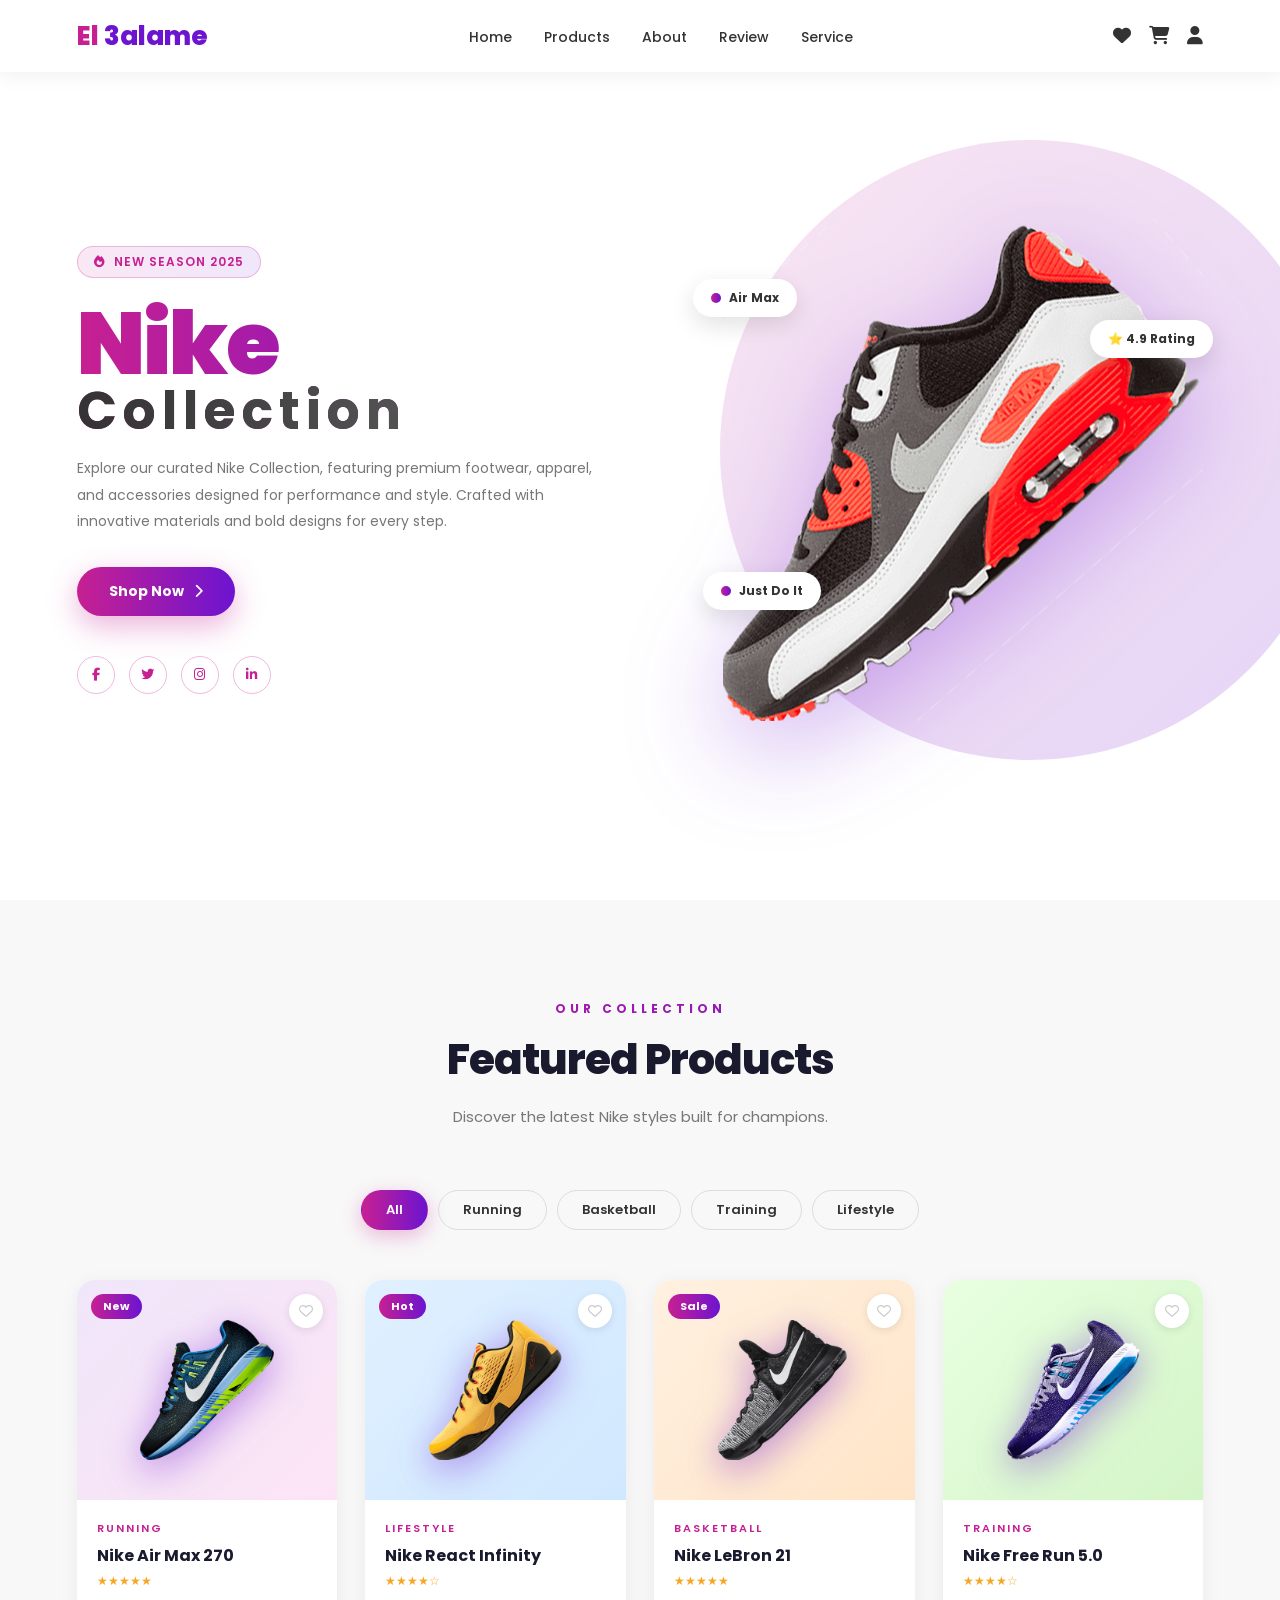
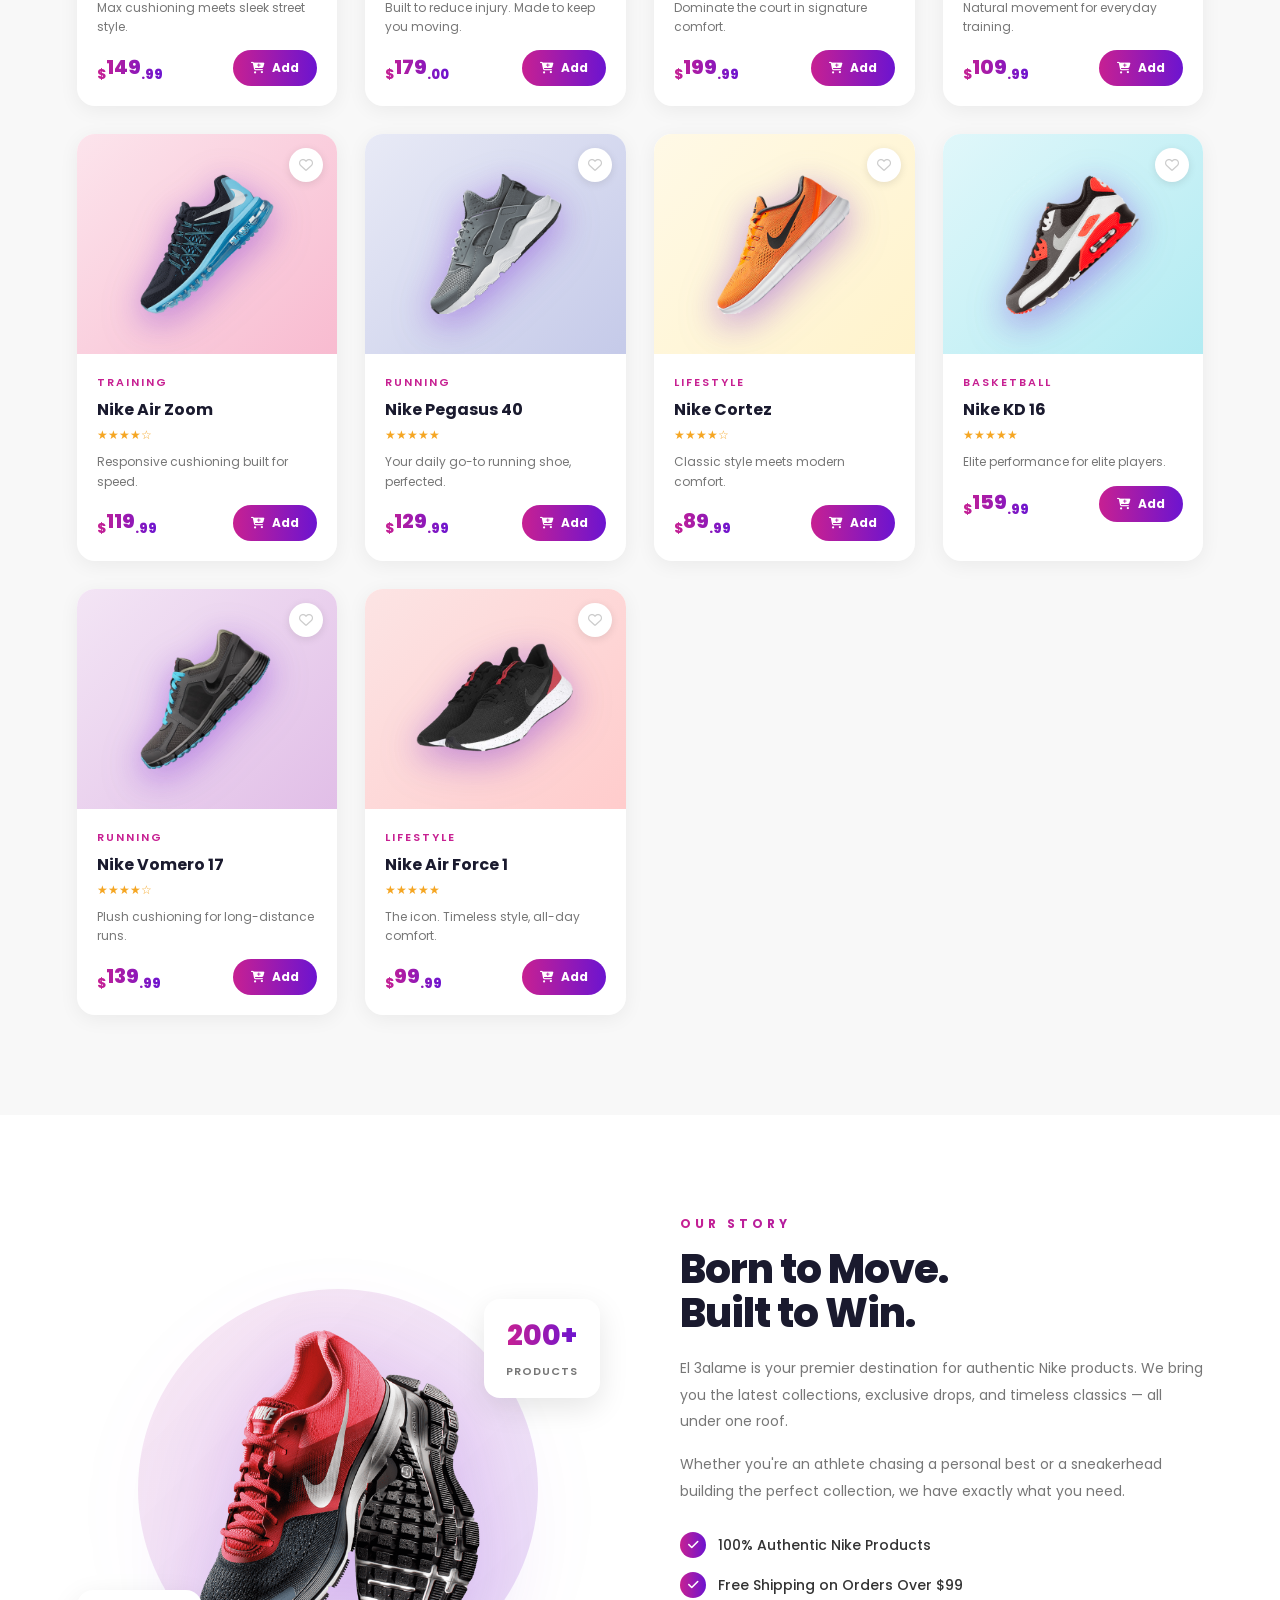
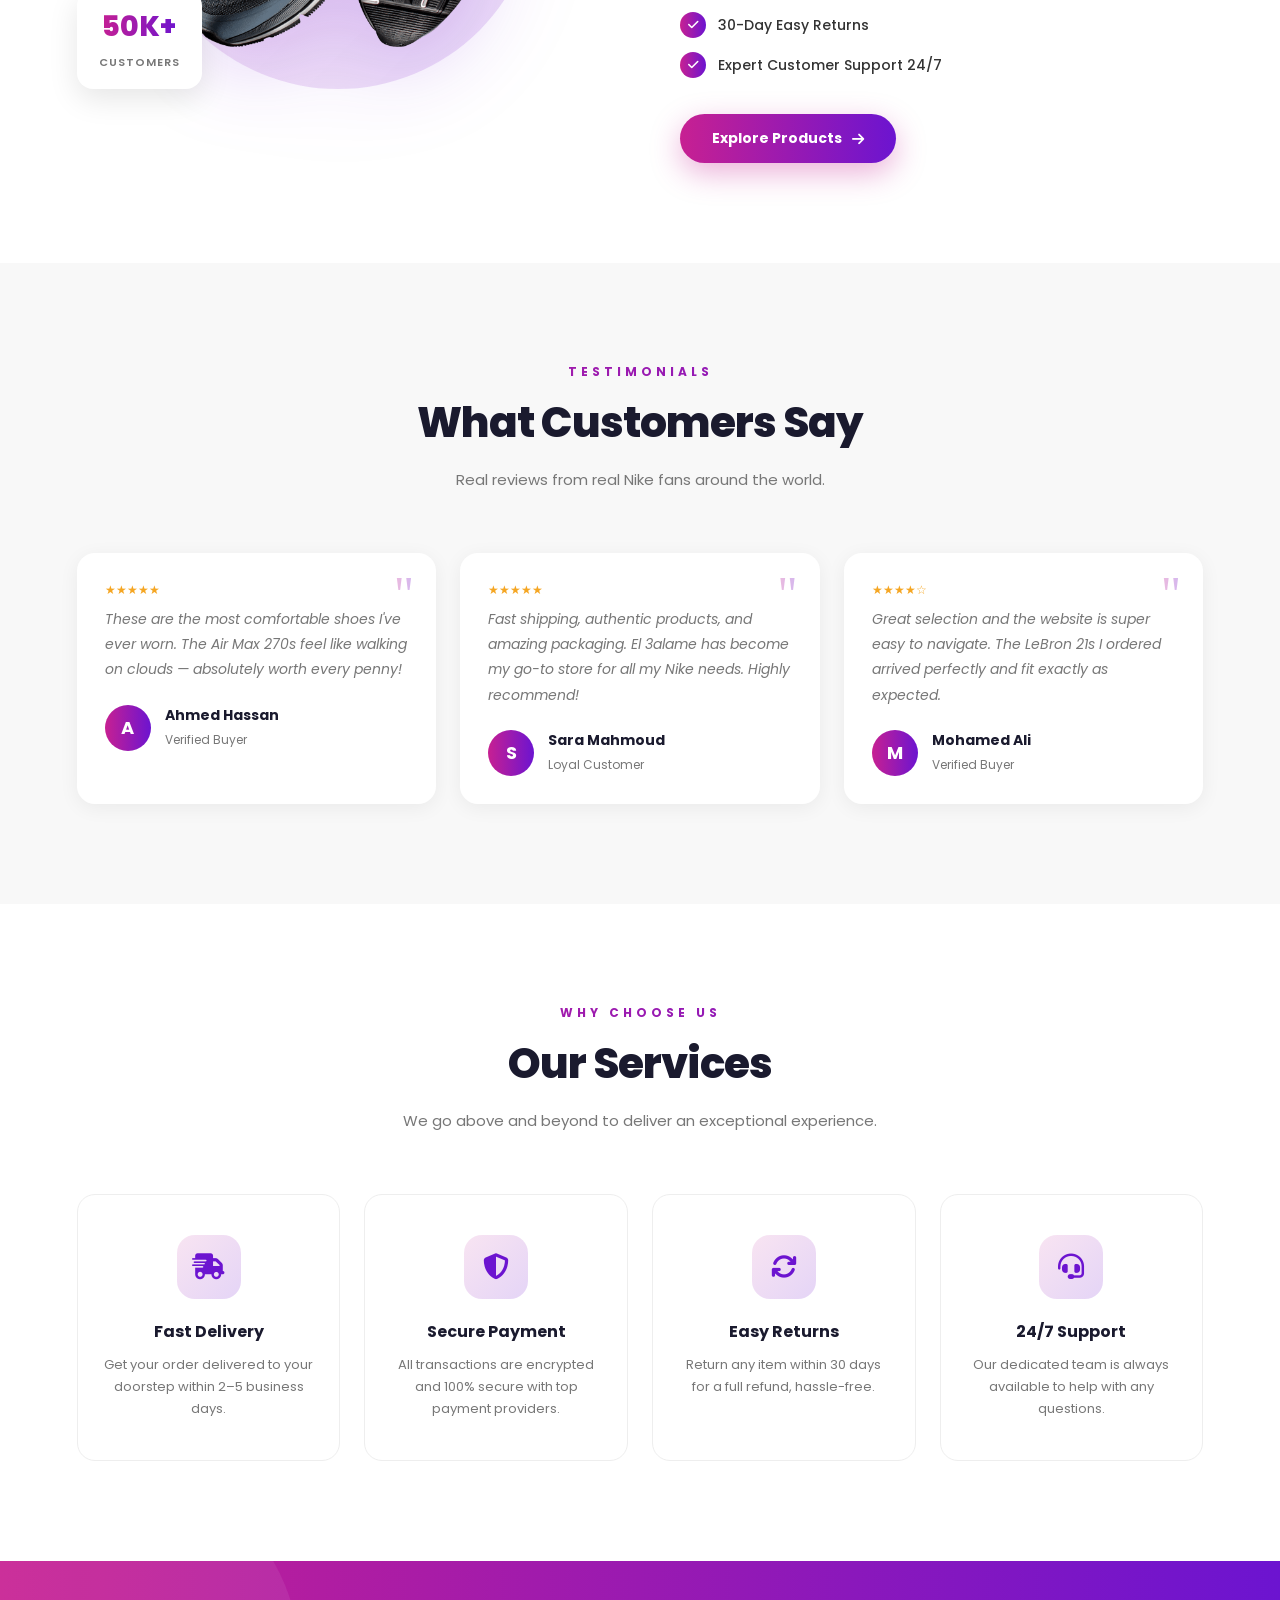
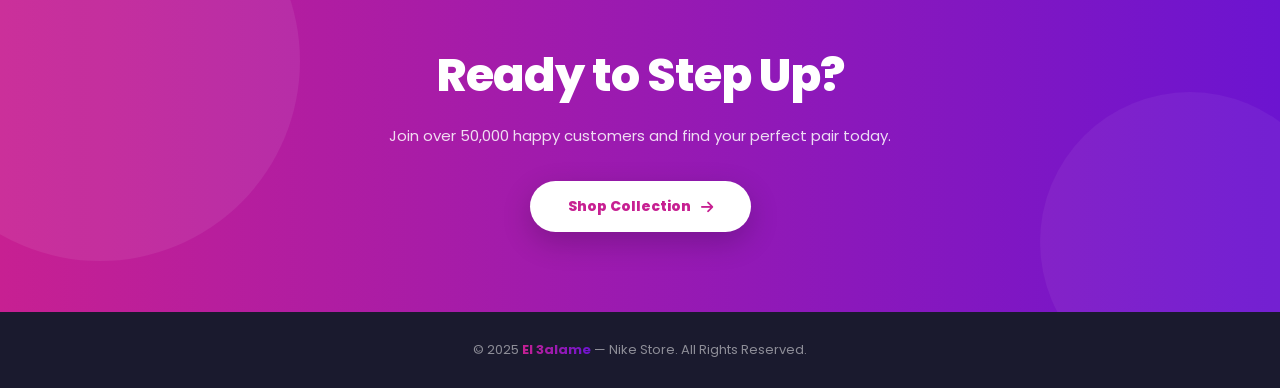
==== index.html @ f89333fb "Add files via upload" ====
<!DOCTYPE html>
<html lang="en">
<head>
  <meta charset="UTF-8" />
  <meta name="viewport" content="width=device-width, initial-scale=1.0"/>
  <title>El 3alame — Nike Store</title>
  <link rel="preconnect" href="https://fonts.googleapis.com">
  <link href="https://fonts.googleapis.com/css2?family=Poppins:wght@300;400;500;600;700;800;900&display=swap" rel="stylesheet">
  <link rel="stylesheet" href="https://cdnjs.cloudflare.com/ajax/libs/font-awesome/6.5.0/css/all.min.css"/>
 <link rel="stylesheet" href="style.css">
</head>
<body>

<!-- NAV -->
<nav>
  <div class="logo">El <span>3alame</span></div>
  <ul>
    <li><a href="#Home">Home</a></li>
    <li><a href="#Products">Products</a></li>
    <li><a href="#About">About</a></li>
    <li><a href="#Review">Review</a></li>
    <li><a href="#Service">Service</a></li>
  </ul>
  <div class="nav-icons">
    <i class="fa-solid fa-heart"></i>
    <i class="fa-solid fa-cart-shopping"></i>
    <i class="fa-solid fa-user"></i>
  </div>
</nav>

<!-- HERO -->
<section id="Home">
  <div class="hero-wrapper">
    <div class="hero-text">
      <div class="hero-badge"><i class="fa-solid fa-fire"></i> New Season 2025</div>
      <h1>Nike <span>Collection</span></h1>
      <p>Explore our curated Nike Collection, featuring premium footwear, apparel, and accessories designed for performance and style. Crafted with innovative materials and bold designs for every step.</p>
      <div class="hero-btns">
        <a href="#Products" class="btn-shop">Shop Now <i class="fa-solid fa-chevron-right"></i></a>
      </div>
      <div class="hero-social">
        <a href="#"><i class="fa-brands fa-facebook-f"></i></a>
        <a href="#"><i class="fa-brands fa-twitter"></i></a>
        <a href="#"><i class="fa-brands fa-instagram"></i></a>
        <a href="#"><i class="fa-brands fa-linkedin-in"></i></a>
      </div>
    </div>

    <div class="hero-image">
      <img src="shoes7.png" alt="Nike Shoe"
        onerror="this.replaceWith(Object.assign(document.createElement('span'),{className:'shoe-fallback',textContent:'👟'}))"/>
      <div class="badge-float b1"><div class="dot"></div> Air Max</div>
      <div class="badge-float b2"><div class="dot"></div> Just Do It</div>
      <div class="badge-float b3">⭐ 4.9 Rating</div>
    </div>
  </div>
</section>

<!-- PRODUCTS -->
<section id="Products" class="content-section">
  <div class="section-title">
    <span>Our Collection</span>
    <h2>Featured Products</h2>
    <p>Discover the latest Nike styles built for champions.</p>
  </div>
  <div class="filter-tabs">
    <button class="filter-tab active" data-filter="all">All</button>
    <button class="filter-tab" data-filter="running">Running</button>
    <button class="filter-tab" data-filter="basketball">Basketball</button>
    <button class="filter-tab" data-filter="training">Training</button>
    <button class="filter-tab" data-filter="lifestyle">Lifestyle</button>
  </div>
  <div class="products-grid">
    <div class="product-card" data-category="running">
      <div class="product-img-wrap">
        <div class="shoe-emoji"><img src="shoes.png" alt=""></div>
        <span class="product-badge">New</span>
        <div class="product-wish"><i class="fa-regular fa-heart"></i></div>
      </div>
      <div class="product-info">
        <div class="cat">Running</div>
        <h3>Nike Air Max 270</h3>
        <div class="stars">★★★★★</div>
        <div class="desc">Max cushioning meets sleek street style.</div>
        <div class="product-footer">
          <div class="price"><sub>$</sub>149<sub>.99</sub></div>
          <button class="btn-cart"><i class="fa-solid fa-cart-plus"></i> Add</button>
        </div>
      </div>
    </div>
    <div class="product-card" data-category="lifestyle">
      <div class="product-img-wrap" style="background:linear-gradient(135deg,#e0f0ff,#d0e8ff)">
        <div class="shoe-emoji"><img src="shoes1.png" alt=""></div>
        <span class="product-badge">Hot</span>
        <div class="product-wish"><i class="fa-regular fa-heart"></i></div>
      </div>
      <div class="product-info">
        <div class="cat">Lifestyle</div>
        <h3>Nike React Infinity</h3>
        <div class="stars">★★★★☆</div>
        <div class="desc">Built to reduce injury. Made to keep you moving.</div>
        <div class="product-footer">
          <div class="price"><sub>$</sub>179<sub>.00</sub></div>
          <button class="btn-cart"><i class="fa-solid fa-cart-plus"></i> Add</button>
        </div>
      </div>
    </div>
    <div class="product-card" data-category="basketball">
      <div class="product-img-wrap" style="background:linear-gradient(135deg,#fff0e0,#ffe5c8)">
        <div class="shoe-emoji"><img src="shoes2.png" alt=""></div>
        <span class="product-badge">Sale</span>
        <div class="product-wish"><i class="fa-regular fa-heart"></i></div>
      </div>
      <div class="product-info">
        <div class="cat">Basketball</div>
        <h3>Nike LeBron 21</h3>
        <div class="stars">★★★★★</div>
        <div class="desc">Dominate the court in signature comfort.</div>
        <div class="product-footer">
          <div class="price"><sub>$</sub>199<sub>.99</sub></div>
          <button class="btn-cart"><i class="fa-solid fa-cart-plus"></i> Add</button>
        </div>
      </div>
    </div>
    <div class="product-card" data-category="training">
      <div class="product-img-wrap" style="background:linear-gradient(135deg,#e8ffe0,#d4f5c8)">
        <div class="shoe-emoji"><img src="shoes3.png" alt=""></div>
        <div class="product-wish"><i class="fa-regular fa-heart"></i></div>
      </div>
      <div class="product-info">
        <div class="cat">Training</div>
        <h3>Nike Free Run 5.0</h3>
        <div class="stars">★★★★☆</div>
        <div class="desc">Natural movement for everyday training.</div>
        <div class="product-footer">
          <div class="price"><sub>$</sub>109<sub>.99</sub></div>
          <button class="btn-cart"><i class="fa-solid fa-cart-plus"></i> Add</button>
        </div>
      </div>
    </div>
    <div class="product-card" data-category="training">
      <div class="product-img-wrap" style="background:linear-gradient(135deg,#fce4ec,#f8bbd0)">
        <div class="shoe-emoji"><img src="shoes4.png" alt=""></div>
        <div class="product-wish"><i class="fa-regular fa-heart"></i></div>
      </div>
      <div class="product-info">
        <div class="cat">Training</div>
        <h3>Nike Air Zoom</h3>
        <div class="stars">★★★★☆</div>
        <div class="desc">Responsive cushioning built for speed.</div>
        <div class="product-footer">
          <div class="price"><sub>$</sub>119<sub>.99</sub></div>
          <button class="btn-cart"><i class="fa-solid fa-cart-plus"></i> Add</button>
        </div>
      </div>
    </div>
    <div class="product-card" data-category="running">
      <div class="product-img-wrap" style="background:linear-gradient(135deg,#e8eaf6,#c5cae9)">
        <div class="shoe-emoji"><img src="shoes5.png" alt=""></div>
        <div class="product-wish"><i class="fa-regular fa-heart"></i></div>
      </div>
      <div class="product-info">
        <div class="cat">Running</div>
        <h3>Nike Pegasus 40</h3>
        <div class="stars">★★★★★</div>
        <div class="desc">Your daily go-to running shoe, perfected.</div>
        <div class="product-footer">
          <div class="price"><sub>$</sub>129<sub>.99</sub></div>
          <button class="btn-cart"><i class="fa-solid fa-cart-plus"></i> Add</button>
        </div>
      </div>
    </div>
    <div class="product-card" data-category="lifestyle">
      <div class="product-img-wrap" style="background:linear-gradient(135deg,#fff9e6,#fff3cc)">
        <div class="shoe-emoji"><img src="shoes6.png" alt=""></div>
        <div class="product-wish"><i class="fa-regular fa-heart"></i></div>
      </div>
      <div class="product-info">
        <div class="cat">Lifestyle</div>
        <h3>Nike Cortez</h3>
        <div class="stars">★★★★☆</div>
        <div class="desc">Classic style meets modern comfort.</div>
        <div class="product-footer">
          <div class="price"><sub>$</sub>89<sub>.99</sub></div>
          <button class="btn-cart"><i class="fa-solid fa-cart-plus"></i> Add</button>
        </div>
      </div>
    </div>
    <div class="product-card" data-category="basketball">
      <div class="product-img-wrap" style="background:linear-gradient(135deg,#e0f7fa,#b2ebf2)">
        <div class="shoe-emoji"><img src="shoes7.png" alt=""></div>
        <div class="product-wish"><i class="fa-regular fa-heart"></i></div>
      </div>
      <div class="product-info">
        <div class="cat">Basketball</div>
        <h3>Nike KD 16</h3>
        <div class="stars">★★★★★</div>
        <div class="desc">Elite performance for elite players.</div>
        <div class="product-footer">
          <div class="price"><sub>$</sub>159<sub>.99</sub></div>
          <button class="btn-cart"><i class="fa-solid fa-cart-plus"></i> Add</button>
        </div>
      </div>
    </div>
    <div class="product-card" data-category="running">
      <div class="product-img-wrap" style="background:linear-gradient(135deg,#f3e5f5,#e1bee7)">
        <div class="shoe-emoji"><img src="shoes8.png" alt=""></div>
        <div class="product-wish"><i class="fa-regular fa-heart"></i></div>
      </div>
      <div class="product-info">
        <div class="cat">Running</div>
        <h3>Nike Vomero 17</h3>
        <div class="stars">★★★★☆</div>
        <div class="desc">Plush cushioning for long-distance runs.</div>
        <div class="product-footer">
          <div class="price"><sub>$</sub>139<sub>.99</sub></div>
          <button class="btn-cart"><i class="fa-solid fa-cart-plus"></i> Add</button>
        </div>
      </div>
    </div>
    <div class="product-card" data-category="lifestyle">
      <div class="product-img-wrap" style="background:linear-gradient(135deg,#fce4e4,#ffcccc)">
        <div class="shoe-emoji"><img src="red_shoes1.png" alt=""></div>
        <div class="product-wish"><i class="fa-regular fa-heart"></i></div>
      </div>
      <div class="product-info">
        <div class="cat">Lifestyle</div>
        <h3>Nike Air Force 1</h3>
        <div class="stars">★★★★★</div>
        <div class="desc">The icon. Timeless style, all-day comfort.</div>
        <div class="product-footer">
          <div class="price"><sub>$</sub>99<sub>.99</sub></div>
          <button class="btn-cart"><i class="fa-solid fa-cart-plus"></i> Add</button>
        </div>
      </div>
    </div>
  </div>
</section>

<!-- ABOUT -->
<section id="About">
  <div class="about-visual">
    <div class="about-big-circle"><img src="logshoes.png" alt="" style="width:80%;height:80%;object-fit:contain;"></div>
    <div class="about-stat-card s1"><span class="num">50K+</span><span class="lbl">Customers</span></div>
    <div class="about-stat-card s2"><span class="num">200+</span><span class="lbl">Products</span></div>
  </div>
  <div class="about-content">
    <span class="eyebrow">Our Story</span>
    <h2>Born to Move.<br>Built to Win.</h2>
    <p>El 3alame is your premier destination for authentic Nike products. We bring you the latest collections, exclusive drops, and timeless classics — all under one roof.</p>
    <p>Whether you're an athlete chasing a personal best or a sneakerhead building the perfect collection, we have exactly what you need.</p>
    <ul class="features-list">
      <li><div class="check"><i class="fa-solid fa-check"></i></div> 100% Authentic Nike Products</li>
      <li><div class="check"><i class="fa-solid fa-check"></i></div> Free Shipping on Orders Over $99</li>
      <li><div class="check"><i class="fa-solid fa-check"></i></div> 30-Day Easy Returns</li>
      <li><div class="check"><i class="fa-solid fa-check"></i></div> Expert Customer Support 24/7</li>
    </ul>
    <a href="#Products" class="btn-shop">Explore Products <i class="fa-solid fa-arrow-right"></i></a>
  </div>
</section>

<!-- REVIEWS -->
<section id="Review" class="content-section">
  <div class="section-title">
    <span>Testimonials</span>
    <h2>What Customers Say</h2>
    <p>Real reviews from real Nike fans around the world.</p>
  </div>
  <div class="reviews-grid">
    <div class="review-card">
      <div class="quote-icon">"</div>
      <div class="stars">★★★★★</div>
      <p>These are the most comfortable shoes I've ever worn. The Air Max 270s feel like walking on clouds — absolutely worth every penny!</p>
      <div class="reviewer">
        <div class="reviewer-avatar">A</div>
        <div class="reviewer-info"><h4>Ahmed Hassan</h4><span>Verified Buyer</span></div>
      </div>
    </div>
    <div class="review-card">
      <div class="quote-icon">"</div>
      <div class="stars">★★★★★</div>
      <p>Fast shipping, authentic products, and amazing packaging. El 3alame has become my go-to store for all my Nike needs. Highly recommend!</p>
      <div class="reviewer">
        <div class="reviewer-avatar">S</div>
        <div class="reviewer-info"><h4>Sara Mahmoud</h4><span>Loyal Customer</span></div>
      </div>
    </div>
    <div class="review-card">
      <div class="quote-icon">"</div>
      <div class="stars">★★★★☆</div>
      <p>Great selection and the website is super easy to navigate. The LeBron 21s I ordered arrived perfectly and fit exactly as expected.</p>
      <div class="reviewer">
        <div class="reviewer-avatar">M</div>
        <div class="reviewer-info"><h4>Mohamed Ali</h4><span>Verified Buyer</span></div>
      </div>
    </div>
  </div>
</section>

<!-- SERVICE -->
<section id="Service" class="content-section">
  <div class="section-title">
    <span>Why Choose Us</span>
    <h2>Our Services</h2>
    <p>We go above and beyond to deliver an exceptional experience.</p>
  </div>
  <div class="services-grid">
    <div class="service-card">
      <div class="service-icon"><i class="fa-solid fa-truck-fast"></i></div>
      <h3>Fast Delivery</h3>
      <p>Get your order delivered to your doorstep within 2–5 business days.</p>
    </div>
    <div class="service-card">
      <div class="service-icon"><i class="fa-solid fa-shield-halved"></i></div>
      <h3>Secure Payment</h3>
      <p>All transactions are encrypted and 100% secure with top payment providers.</p>
    </div>
    <div class="service-card">
      <div class="service-icon"><i class="fa-solid fa-arrows-rotate"></i></div>
      <h3>Easy Returns</h3>
      <p>Return any item within 30 days for a full refund, hassle-free.</p>
    </div>
    <div class="service-card">
      <div class="service-icon"><i class="fa-solid fa-headset"></i></div>
      <h3>24/7 Support</h3>
      <p>Our dedicated team is always available to help with any questions.</p>
    </div>
  </div>
</section>

<!-- CTA -->
<div class="cta-banner">
  <h2>Ready to Step Up?</h2>
  <p>Join over 50,000 happy customers and find your perfect pair today.</p>
  <a href="#Products" class="btn-cta-white">Shop Collection <i class="fa-solid fa-arrow-right"></i></a>
</div>

<footer>
  <p>© 2025 <span>El 3alame</span> — Nike Store. All Rights Reserved.</p>
</footer>

<script>
  // ── PRODUCT FILTER ──
  const tabs  = document.querySelectorAll('.filter-tab');
  const cards = document.querySelectorAll('.product-card');

  tabs.forEach(tab => {
    tab.addEventListener('click', () => {
      // 1. Update active tab
      tabs.forEach(t => t.classList.remove('active'));
      tab.classList.add('active');

      const filter = tab.dataset.filter; // "all" | "running" | etc.

      // 2. Show / hide cards
      cards.forEach(card => {
        const category = card.dataset.category;
        if (filter === 'all' || category === filter) {
          card.classList.remove('hidden');
          // Re-trigger animation
          card.style.animation = 'none';
          card.offsetHeight; // reflow
          card.style.animation = '';
        } else {
          card.classList.add('hidden');
        }
      });
    });
  });

  // ── WISHLIST TOGGLE ──
  document.querySelectorAll('.product-wish').forEach(btn => {
    btn.addEventListener('click', e => {
      e.stopPropagation();
      const icon = btn.querySelector('i');
      icon.classList.toggle('fa-regular');
      icon.classList.toggle('fa-solid');
      btn.style.color = icon.classList.contains('fa-solid') ? 'var(--pink)' : '';
    });
  });
</script>
</body>
</html>
---- style.css ----
*, *::before, *::after { margin:0; padding:0; box-sizing:border-box; }
    :root {
      --pink:   #c72092;
      --purple: #6c14d0;
      --grad:   linear-gradient(to right, #c72092, #6c14d0);
      --white:  #ffffff;
      --light:  #f8f8f8;
      --dark:   #1a1a2e;
      --text:   #333;
      --muted:  #777;
      --radius: 18px;
      --shadow: 0 20px 60px rgba(108,20,208,.15);
    }
    html { scroll-behavior:smooth; overflow-x:hidden; }
    body { font-family:'Poppins',sans-serif; color:var(--text); background:var(--white); }

    /* ── NAV ── */
    nav {
      display:flex; align-items:center; justify-content:space-between;
      padding:0 6%; height:72px;
      position:fixed; top:0; left:0; right:0; z-index:999;
      background:rgba(255,255,255,.95); backdrop-filter:blur(12px);
      box-shadow:0 2px 20px rgba(0,0,0,.07);
    }
    .logo { font-size:26px; font-weight:800; color:var(--pink); cursor:pointer; }
    .logo span { color:var(--purple); }
    nav ul { list-style:none; display:flex; gap:32px; }
    nav ul li a {
      text-decoration:none; color:var(--text); font-size:14px; font-weight:500;
      transition:color .25s; position:relative; padding-bottom:4px;
    }
    nav ul li a::after {
      content:''; position:absolute; bottom:0; left:0; width:0; height:2px;
      background:var(--grad); border-radius:2px; transition:width .3s;
    }
    nav ul li a:hover { color:var(--pink); }
    nav ul li a:hover::after { width:100%; }
    .nav-icons { display:flex; gap:18px; font-size:18px; color:var(--text); }
    .nav-icons i { cursor:pointer; transition:color .2s,transform .2s; }
    .nav-icons i:hover { color:var(--pink); transform:scale(1.2); }

    /* ── HERO ── */
    #Home {
      min-height:100vh;
      display:flex;
      flex-direction:column;
      justify-content:center;
      position:relative;
      overflow:hidden;
      padding:120px 6% 80px;
      background:var(--white);
    }
    #Home::before {
      content:''; position:absolute; right:-60px; top:50%; transform:translateY(-50%);
      width:620px; height:620px; border-radius:50%;
      background:linear-gradient(135deg,rgba(199,32,146,.12),rgba(108,20,208,.18)); z-index:0;
    }
    .hero-wrapper {
      display:flex;
      align-items:center;
      justify-content:space-between;
      gap:40px;
      width:100%;
      position:relative;
      z-index:1;
    }
    .hero-text {
      max-width:520px;
      animation:fadeUp .8s ease both;
    }
    .hero-badge {
      display:inline-flex; align-items:center; gap:8px;
      background:linear-gradient(to right,rgba(199,32,146,.1),rgba(108,20,208,.1));
      border:1px solid rgba(199,32,146,.25); padding:6px 16px; border-radius:30px;
      font-size:12px; font-weight:600; color:var(--pink); letter-spacing:1px;
      text-transform:uppercase; margin-bottom:24px;
    }
    .hero-text h1 {
      font-size:88px; font-weight:900; line-height:.95; letter-spacing:-2px;
      background:var(--grad); -webkit-background-clip:text; -webkit-text-fill-color:transparent;
      margin-bottom:16px;
    }
    .hero-text h1 span {
      font-size:52px; font-weight:700; letter-spacing:6px; display:block;
      background:linear-gradient(to right,#333,#666);
      -webkit-background-clip:text; -webkit-text-fill-color:transparent;
    }
    .hero-text p {
      font-size:14px; line-height:1.9; color:var(--muted);
      margin:20px 0 32px;
    }
    .hero-btns { display:flex; align-items:center; gap:16px; flex-wrap:wrap; margin-bottom:40px; }
    .btn-shop {
      display:inline-flex; align-items:center; gap:10px; padding:14px 32px;
      background:var(--grad); color:#fff; border-radius:50px; text-decoration:none;
      font-size:14px; font-weight:700; transition:transform .2s,box-shadow .2s;
      box-shadow:0 10px 30px rgba(199,32,146,.35);
    }
    .btn-shop:hover { transform:translateY(-3px); box-shadow:0 16px 40px rgba(199,32,146,.45); }

    .hero-image {
      position:relative;
      flex-shrink:0;
      display:flex;
      align-items:center;
      justify-content:center;
      animation:floatIn .9s ease .2s both;
    }
    .hero-image img {
      width:480px; height:auto;
      filter:drop-shadow(0 30px 50px rgba(108,20,208,.3));
      animation:floatY 5s ease-in-out infinite;
    }
    .shoe-fallback {
      font-size:180px; line-height:1;
      filter:drop-shadow(0 30px 50px rgba(108,20,208,.3));
      animation:floatY 5s ease-in-out infinite; display:block;
    }
    .badge-float {
      position:absolute; background:var(--white); border-radius:50px;
      padding:10px 18px; box-shadow:0 8px 24px rgba(0,0,0,.12);
      font-size:12px; font-weight:700; display:flex; align-items:center; gap:8px;
      white-space:nowrap; animation:floatY 4s ease-in-out infinite;
    }
    .badge-float .dot { width:10px; height:10px; border-radius:50%; background:var(--grad-diag,var(--grad)); }
    .badge-float.b1 { top:12%; left:-30px; animation-delay:0s; }
    .badge-float.b2 { bottom:22%; left:-20px; animation-delay:1s; }
    .badge-float.b3 { top:20%; right:-10px; animation-delay:.5s; }

    /* Social icons sit naturally in flow below the CTA button */
    .hero-social {
      display:flex;
      gap:14px;
      z-index:2;
    }
    .hero-social a {
      width:38px; height:38px; border-radius:50%; border:1.5px solid rgba(199,32,146,.3);
      display:flex; align-items:center; justify-content:center;
      color:var(--pink); font-size:13px; text-decoration:none; transition:all .25s;
    }
    .hero-social a:hover { background:var(--grad); color:#fff; border-color:transparent; transform:scale(1.12); }

    /* ── SHARED SECTION ── */
    section.content-section { padding:100px 6%; }
    .section-title { text-align:center; margin-bottom:60px; }
    .section-title span {
      font-size:12px; font-weight:700; letter-spacing:4px; text-transform:uppercase;
      background:var(--grad); -webkit-background-clip:text; -webkit-text-fill-color:transparent;
      display:block; margin-bottom:10px;
    }
    .section-title h2 { font-size:42px; font-weight:800; letter-spacing:-1px; color:var(--dark); }
    .section-title p { font-size:15px; color:var(--muted); margin-top:12px; max-width:480px; margin-left:auto; margin-right:auto; line-height:1.8; }

    /* ── PRODUCTS ── */
    #Products { background:var(--light); }
    .filter-tabs { display:flex; justify-content:center; gap:10px; margin-bottom:50px; flex-wrap:wrap; }
    .filter-tab {
      padding:9px 24px; border-radius:50px; border:1.5px solid #ddd;
      background:transparent; font-size:13px; font-weight:600; cursor:pointer;
      transition:all .2s; font-family:'Poppins',sans-serif; color:var(--text);
    }
    .filter-tab.active,.filter-tab:hover {
      background:var(--grad); color:#fff; border-color:transparent;
      box-shadow:0 6px 20px rgba(199,32,146,.3);
    }
    .products-grid { display:grid; grid-template-columns:repeat(auto-fill,minmax(260px,1fr)); gap:28px; }
    .product-card {
      background:var(--white); border-radius:var(--radius); overflow:hidden;
      box-shadow:0 4px 20px rgba(0,0,0,.06); transition:transform .3s,box-shadow .3s; cursor:pointer;
    }
    .product-card:hover { transform:translateY(-8px); box-shadow:var(--shadow); }
    .product-img-wrap {
      background:linear-gradient(135deg,#f0e6fa,#fce4f5); height:220px;
      display:flex; align-items:center; justify-content:center; position:relative; overflow:hidden;
    }
    .shoe-emoji { font-size:100px; transition:transform .4s; filter:drop-shadow(0 10px 20px rgba(108,20,208,.2)); display:flex; align-items:center; justify-content:center; }
    .shoe-emoji img { width:160px; height:140px; object-fit:contain; transition:transform .4s; filter:drop-shadow(0 8px 16px rgba(108,20,208,.25)); }
    .product-card:hover .shoe-emoji { transform:scale(1.15) rotate(-8deg); }
    .product-card:hover .shoe-emoji img { transform:scale(1.12) rotate(-6deg); }
    .product-card.hidden { display:none; }
    .product-card { animation: cardIn .35s ease both; }
    @keyframes cardIn { from{opacity:0;transform:translateY(16px)} to{opacity:1;transform:translateY(0)} }
    .product-badge {
      position:absolute; top:14px; left:14px; background:var(--grad);
      color:#fff; font-size:11px; font-weight:700; padding:4px 12px; border-radius:20px;
    }
    .product-wish {
      position:absolute; top:14px; right:14px; width:34px; height:34px;
      background:var(--white); border-radius:50%; display:flex; align-items:center; justify-content:center;
      font-size:14px; color:#ccc; box-shadow:0 2px 8px rgba(0,0,0,.1); transition:color .2s;
    }
    .product-card:hover .product-wish { color:var(--pink); }
    .product-info { padding:20px; }
    .product-info .cat { font-size:11px; font-weight:600; letter-spacing:2px; text-transform:uppercase; color:var(--pink); margin-bottom:6px; }
    .product-info h3 { font-size:16px; font-weight:700; color:var(--dark); margin-bottom:4px; }
    .product-info .desc { font-size:12px; color:var(--muted); margin-bottom:14px; line-height:1.6; }
    .product-footer { display:flex; align-items:center; justify-content:space-between; }
    .price { font-size:20px; font-weight:800; background:var(--grad); -webkit-background-clip:text; -webkit-text-fill-color:transparent; }
    .price sub { font-size:13px; }
    .btn-cart {
      display:inline-flex; align-items:center; gap:7px; background:var(--grad);
      color:#fff; border:none; padding:9px 18px; border-radius:30px;
      font-size:12px; font-weight:700; cursor:pointer; transition:transform .2s,box-shadow .2s;
      font-family:'Poppins',sans-serif;
    }
    .btn-cart:hover { transform:scale(1.05); box-shadow:0 8px 20px rgba(199,32,146,.4); }
    .stars { color:#f5a623; font-size:12px; margin-bottom:8px; }

    /* ── ABOUT ── */
    #About { background:var(--white); display:flex; align-items:center; gap:80px; padding:100px 6%; }
    .about-visual { flex:1; position:relative; min-height:460px; flex-shrink:0; display:flex; align-items:center; justify-content:center; }
    .about-big-circle {
      width:400px; height:400px; border-radius:50%;
      background:linear-gradient(135deg,rgba(199,32,146,.1),rgba(108,20,208,.15));
      display:flex; align-items:center; justify-content:center; font-size:160px;
      filter:drop-shadow(0 20px 40px rgba(108,20,208,.2)); animation:floatY 6s ease-in-out infinite;
    }
    .about-stat-card {
      position:absolute; background:var(--white); border-radius:16px;
      padding:16px 22px; box-shadow:0 10px 30px rgba(0,0,0,.1); text-align:center;
    }
    .about-stat-card .num { font-size:28px; font-weight:800; background:var(--grad); -webkit-background-clip:text; -webkit-text-fill-color:transparent; display:block; }
    .about-stat-card .lbl { font-size:11px; font-weight:600; color:var(--muted); letter-spacing:1px; text-transform:uppercase; }
    .about-stat-card.s1 { bottom:30px; left:0; }
    .about-stat-card.s2 { top:40px; right:0; }
    .about-content { flex:1; }
    .about-content .eyebrow { font-size:12px; font-weight:700; letter-spacing:4px; text-transform:uppercase; background:var(--grad); -webkit-background-clip:text; -webkit-text-fill-color:transparent; margin-bottom:14px; display:block; }
    .about-content h2 { font-size:40px; font-weight:800; line-height:1.1; letter-spacing:-1px; color:var(--dark); margin-bottom:20px; }
    .about-content p { font-size:14px; line-height:1.9; color:var(--muted); margin-bottom:16px; }
    .features-list { list-style:none; margin:28px 0 36px; display:flex; flex-direction:column; gap:14px; }
    .features-list li { display:flex; align-items:center; gap:12px; font-size:14px; font-weight:500; color:var(--text); }
    .features-list li .check { width:26px; height:26px; border-radius:50%; background:var(--grad); display:flex; align-items:center; justify-content:center; color:#fff; font-size:12px; flex-shrink:0; }

    /* ── REVIEWS ── */
    #Review { background:var(--light); }
    .reviews-grid { display:grid; grid-template-columns:repeat(auto-fill,minmax(300px,1fr)); gap:24px; }
    .review-card { background:var(--white); border-radius:var(--radius); padding:28px; box-shadow:0 4px 20px rgba(0,0,0,.06); position:relative; transition:transform .3s,box-shadow .3s; }
    .review-card:hover { transform:translateY(-6px); box-shadow:var(--shadow); }
    .review-card .quote-icon { font-size:50px; line-height:1; background:var(--grad); -webkit-background-clip:text; -webkit-text-fill-color:transparent; font-family:Georgia,serif; position:absolute; top:16px; right:22px; opacity:.3; }
    .review-card p { font-size:14px; line-height:1.8; color:var(--muted); margin-bottom:22px; font-style:italic; }
    .reviewer { display:flex; align-items:center; gap:14px; }
    .reviewer-avatar { width:46px; height:46px; border-radius:50%; background:var(--grad); display:flex; align-items:center; justify-content:center; color:#fff; font-size:18px; font-weight:700; flex-shrink:0; }
    .reviewer-info h4 { font-size:14px; font-weight:700; color:var(--dark); }
    .reviewer-info span { font-size:12px; color:var(--muted); }

    /* ── SERVICE ── */
    #Service { background:var(--white); }
    .services-grid { display:grid; grid-template-columns:repeat(auto-fill,minmax(220px,1fr)); gap:24px; }
    .service-card { text-align:center; padding:40px 24px; border-radius:var(--radius); border:1.5px solid #eee; transition:all .3s; cursor:default; }
    .service-card:hover { border-color:transparent; box-shadow:var(--shadow); transform:translateY(-6px); }
    .service-icon { width:64px; height:64px; border-radius:18px; background:linear-gradient(135deg,rgba(199,32,146,.12),rgba(108,20,208,.18)); margin:0 auto 20px; display:flex; align-items:center; justify-content:center; font-size:26px; transition:all .3s; color:var(--purple); }
    .service-card:hover .service-icon { background:var(--grad); color:#fff; }
    .service-card h3 { font-size:16px; font-weight:700; color:var(--dark); margin-bottom:10px; }
    .service-card p { font-size:13px; color:var(--muted); line-height:1.7; }

    /* ── CTA BANNER ── */
    .cta-banner { background:var(--grad); padding:80px 6%; text-align:center; color:#fff; position:relative; overflow:hidden; }
    .cta-banner::before { content:''; position:absolute; width:400px; height:400px; border-radius:50%; background:rgba(255,255,255,.07); top:-100px; left:-100px; }
    .cta-banner::after  { content:''; position:absolute; width:300px; height:300px; border-radius:50%; background:rgba(255,255,255,.05); bottom:-80px; right:-60px; }
    .cta-banner h2 { font-size:46px; font-weight:800; letter-spacing:-1px; margin-bottom:14px; position:relative; z-index:1; }
    .cta-banner p  { font-size:15px; opacity:.85; margin-bottom:34px; position:relative; z-index:1; }
    .btn-cta-white { display:inline-flex; align-items:center; gap:10px; background:var(--white); color:var(--pink); padding:15px 38px; border-radius:50px; font-weight:800; font-size:14px; text-decoration:none; transition:transform .2s,box-shadow .2s; box-shadow:0 10px 30px rgba(0,0,0,.2); position:relative; z-index:1; }
    .btn-cta-white:hover { transform:scale(1.05); }

    /* ── FOOTER ── */
    footer { background:var(--dark); color:rgba(255,255,255,.5); text-align:center; padding:28px 6%; font-size:13px; }
    footer span { background:var(--grad); -webkit-background-clip:text; -webkit-text-fill-color:transparent; font-weight:700; }

    /* ── ANIMATIONS ── */
    @keyframes fadeUp  { from{opacity:0;transform:translateY(36px)} to{opacity:1;transform:translateY(0)} }
    @keyframes floatIn { from{opacity:0;transform:translateX(40px)} to{opacity:1;transform:translateX(0)} }
    @keyframes floatY  { 0%,100%{transform:translateY(0)} 50%{transform:translateY(-18px)} }

    /* ── RESPONSIVE ── */
    @media(max-width:900px){
      .hero-wrapper,#About{flex-direction:column;text-align:center;gap:40px;}
      .hero-text h1{font-size:64px;}
      .hero-image img{width:300px;}
      .hero-badge{margin:0 auto 22px;}
      .hero-btns{justify-content:center;}
      .hero-social{justify-content:center;}
      nav ul{display:none;}
      .about-visual{min-height:300px;width:100%;}
      .about-big-circle{width:280px;height:280px;font-size:110px;}
      .about-stat-card.s1,.about-stat-card.s2{display:none;}
      .badge-float{display:none;}
    }
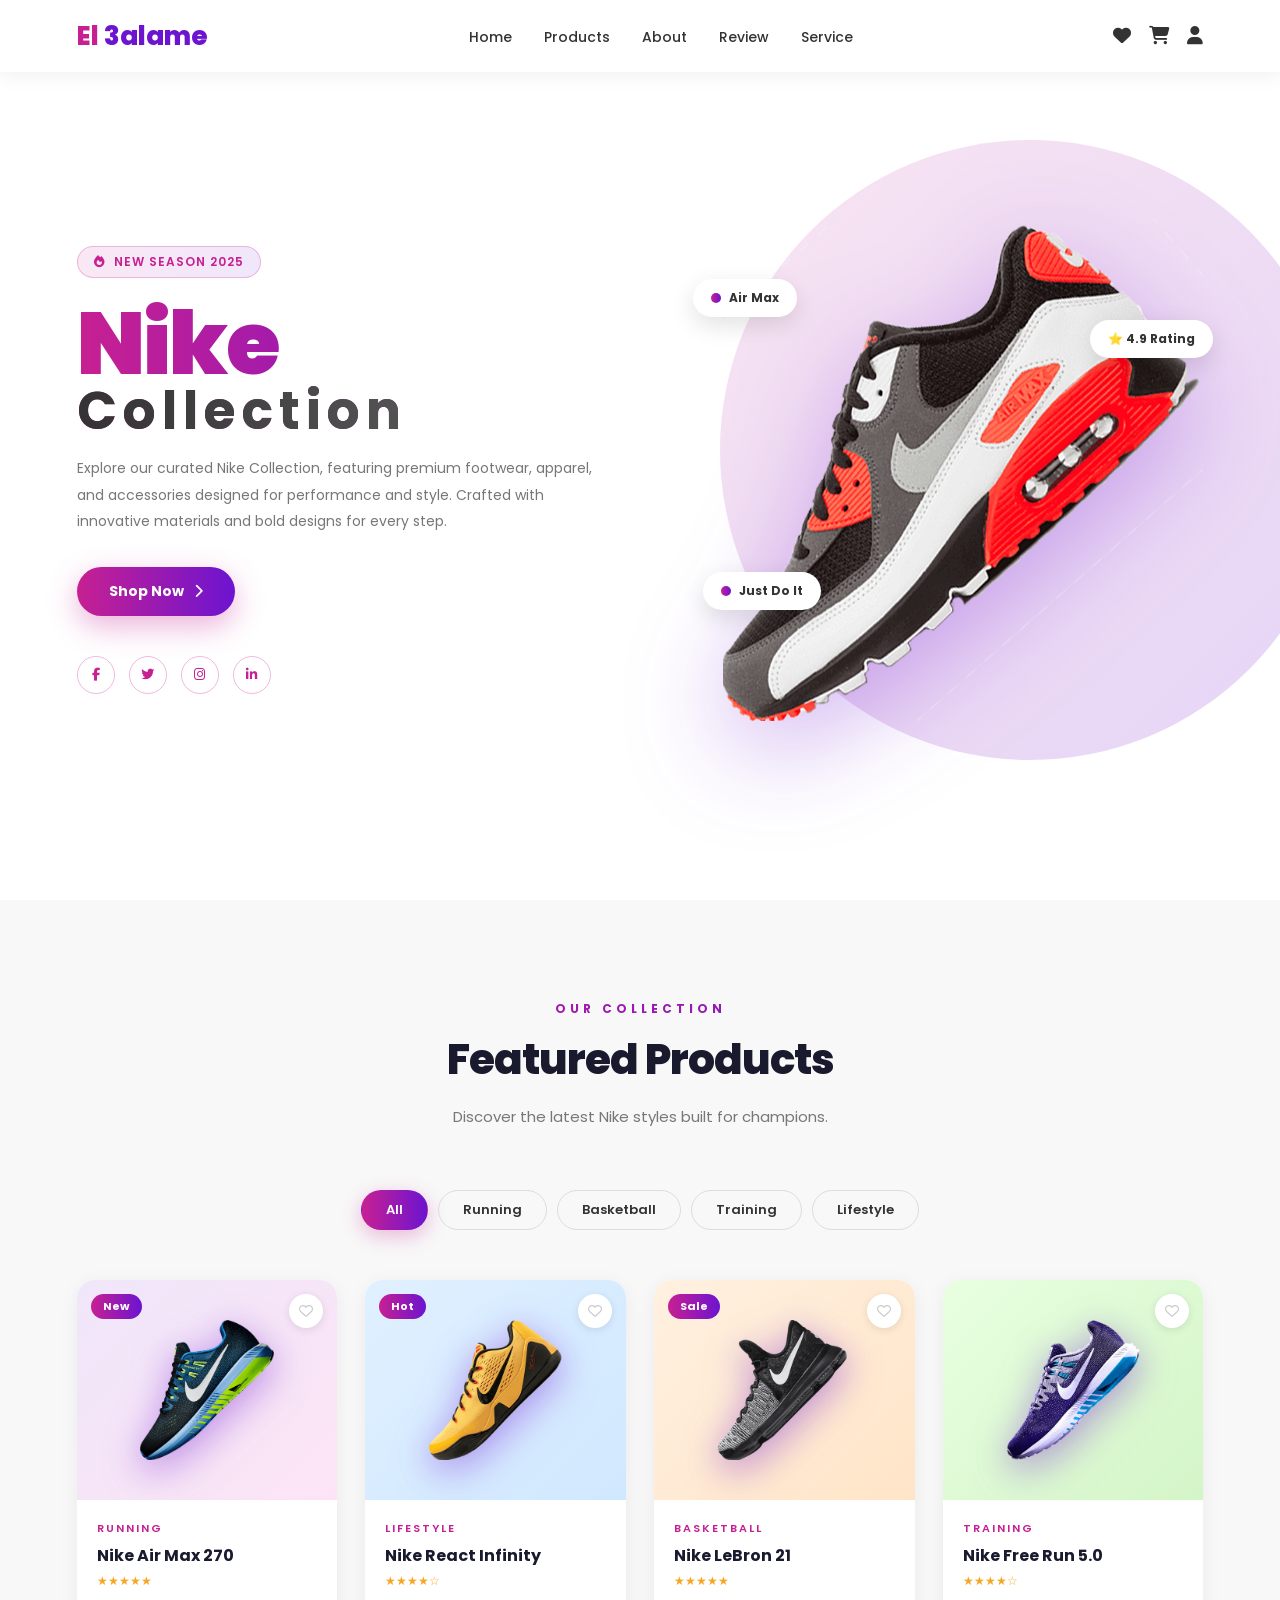
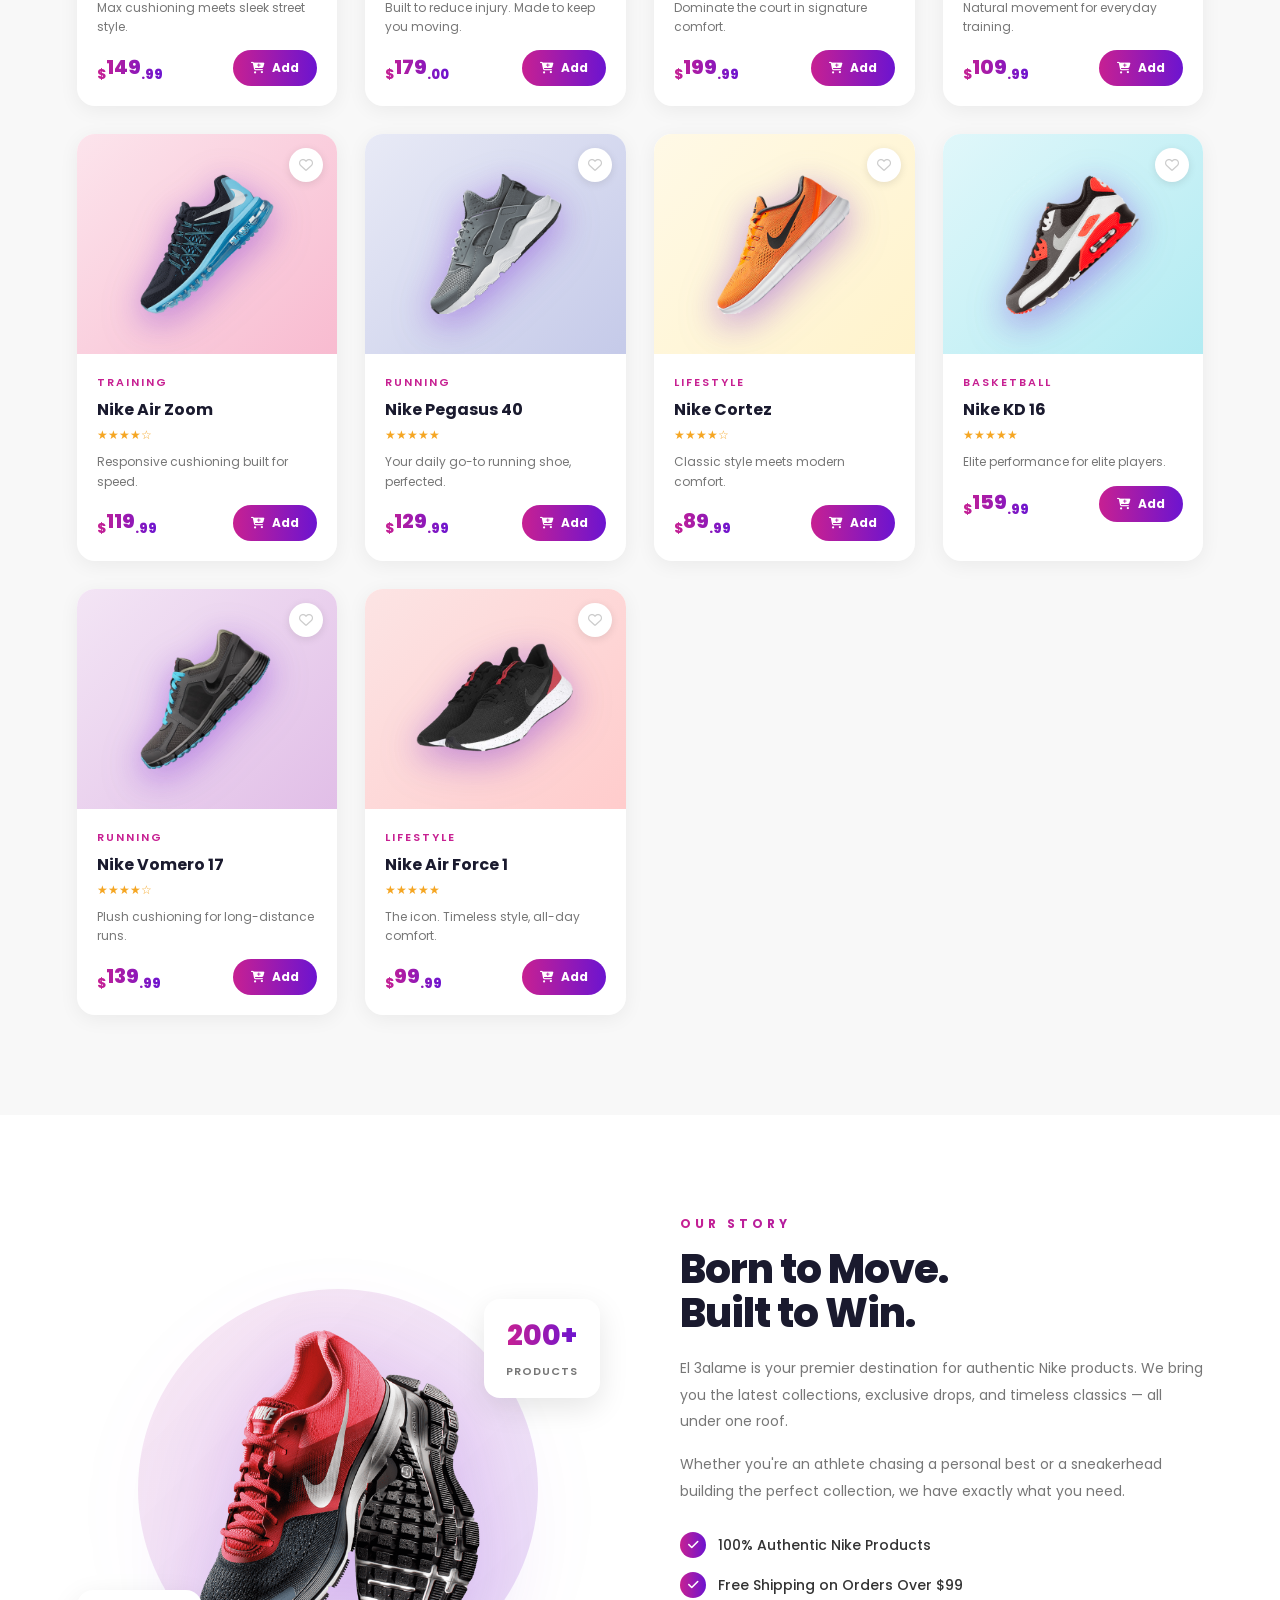
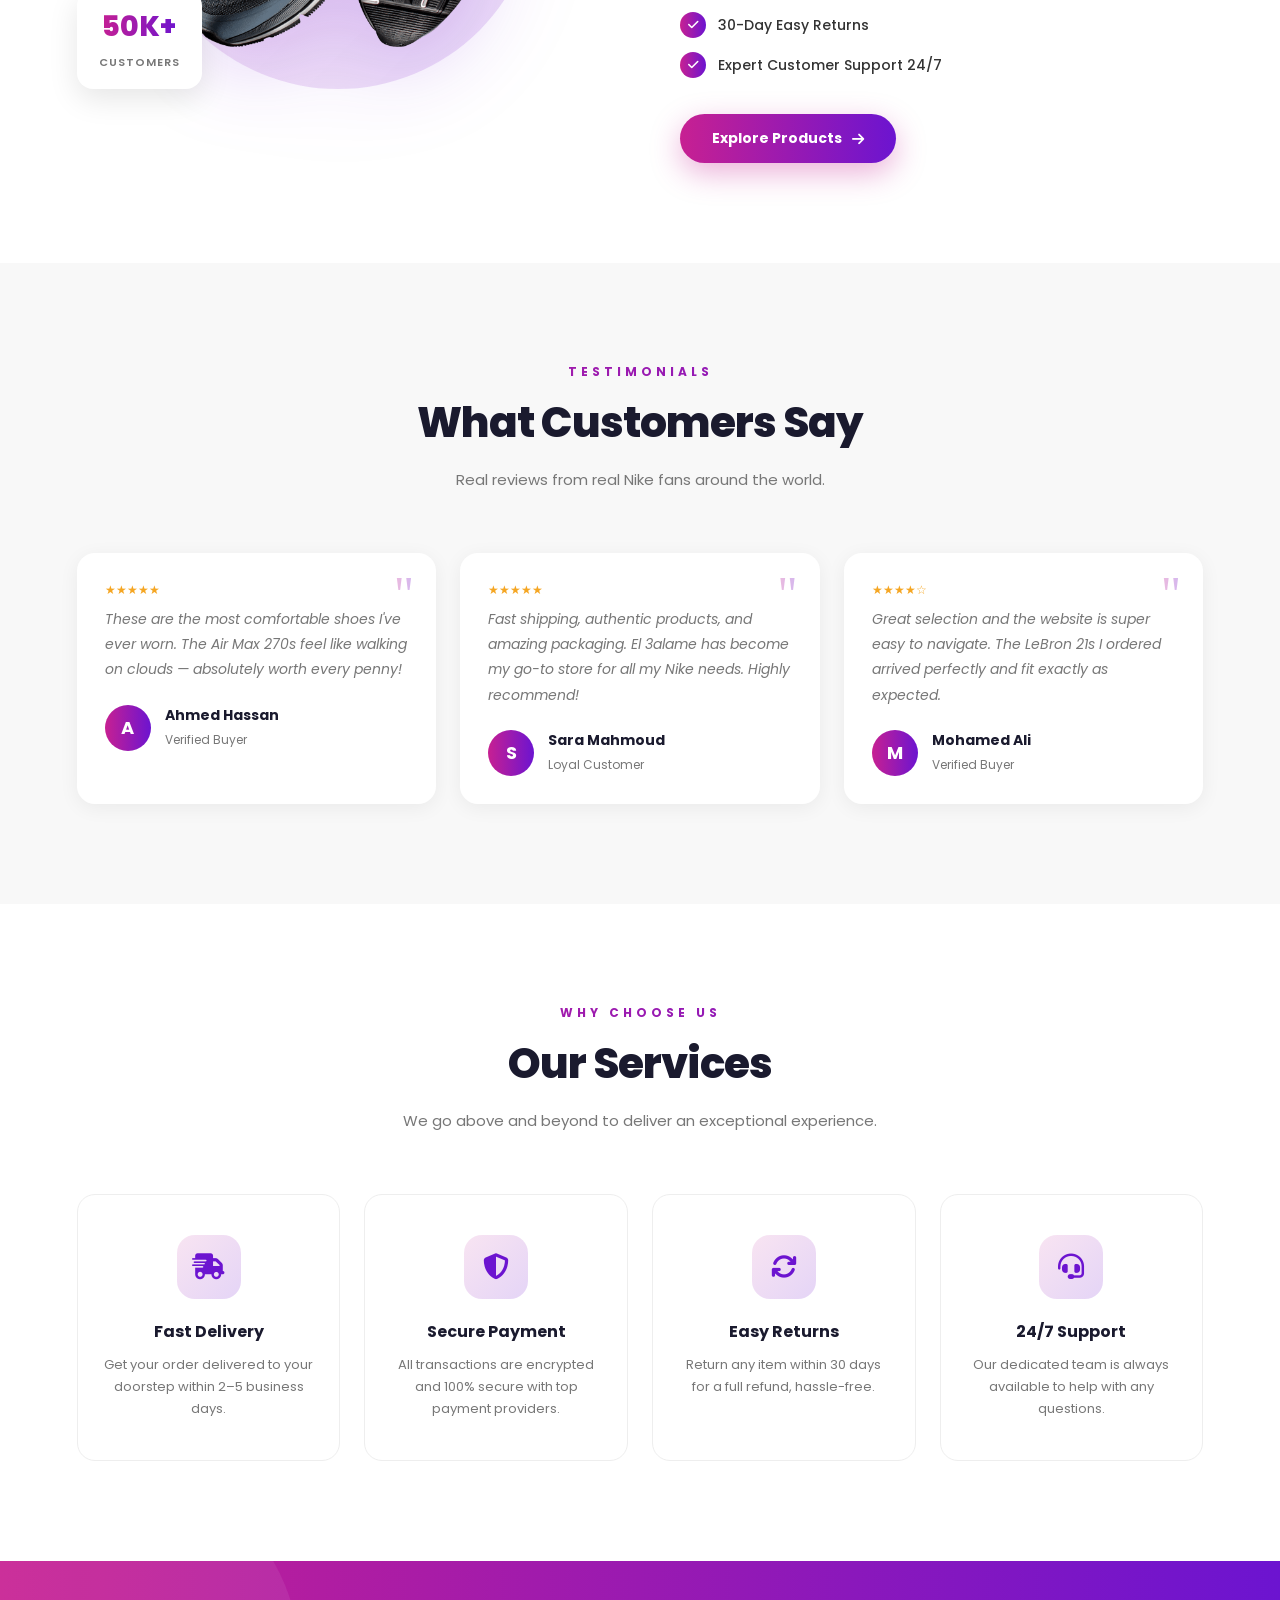
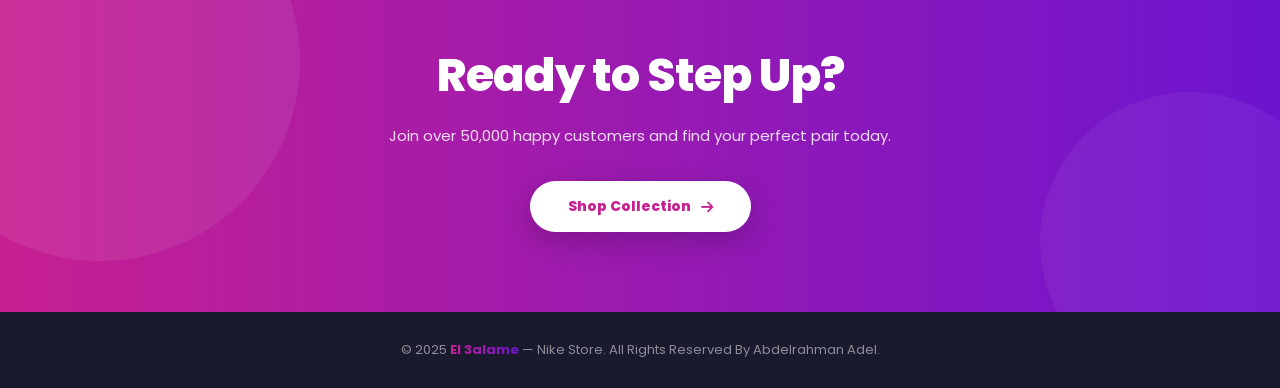
==== commit cd2d77f4: "Update footer copyright notice with author name" ====
--- a/index.html
+++ b/index.html
@@ -25,7 +25,23 @@
     <i class="fa-solid fa-heart"></i>
     <i class="fa-solid fa-cart-shopping"></i>
     <i class="fa-solid fa-user"></i>
-  </div>
+    <!-- Hamburger (mobile only) -->
+    <div class="hamburger" id="hamburger">
+      <span></span>
+      <span></span>
+      <span></span>
+    </div>
+  </div>
+</nav>
+
+<!-- MOBILE MENU -->
+<div class="mobile-menu" id="mobileMenu">
+  <a href="#Home" onclick="closeMenu()">Home <i class="fa-solid fa-chevron-right"></i></a>
+  <a href="#Products" onclick="closeMenu()">Products <i class="fa-solid fa-chevron-right"></i></a>
+  <a href="#About" onclick="closeMenu()">About <i class="fa-solid fa-chevron-right"></i></a>
+  <a href="#Review" onclick="closeMenu()">Review <i class="fa-solid fa-chevron-right"></i></a>
+  <a href="#Service" onclick="closeMenu()">Service <i class="fa-solid fa-chevron-right"></i></a>
+</div>
 </nav>
 
 <!-- HERO -->
@@ -336,10 +352,30 @@
 </div>
 
 <footer>
-  <p>© 2025 <span>El 3alame</span> — Nike Store. All Rights Reserved.</p>
+  <p>© 2025 <span>El 3alame</span> — Nike Store. All Rights Reserved By Abdelrahman Adel.</p>
 </footer>
 
 <script>
+  // ── HAMBURGER MENU ──
+  const hamburger  = document.getElementById('hamburger');
+  const mobileMenu = document.getElementById('mobileMenu');
+
+  hamburger.addEventListener('click', () => {
+    hamburger.classList.toggle('open');
+    mobileMenu.classList.toggle('open');
+  });
+
+  function closeMenu() {
+    hamburger.classList.remove('open');
+    mobileMenu.classList.remove('open');
+  }
+
+  // Close menu when clicking outside
+  document.addEventListener('click', e => {
+    if (!hamburger.contains(e.target) && !mobileMenu.contains(e.target)) {
+      closeMenu();
+    }
+  });
   // ── PRODUCT FILTER ──
   const tabs  = document.querySelectorAll('.filter-tab');
   const cards = document.querySelectorAll('.product-card');
--- a/style.css
+++ b/style.css
@@ -1,4 +1,5 @@
- *, *::before, *::after { margin:0; padding:0; box-sizing:border-box; }
+
+    *, *::before, *::after { margin:0; padding:0; box-sizing:border-box; }
     :root {
       --pink:   #c72092;
       --purple: #6c14d0;
@@ -271,6 +272,68 @@
     @keyframes floatIn { from{opacity:0;transform:translateX(40px)} to{opacity:1;transform:translateX(0)} }
     @keyframes floatY  { 0%,100%{transform:translateY(0)} 50%{transform:translateY(-18px)} }
 
+    /* ── HAMBURGER ── */
+    .hamburger {
+      display: none;
+      flex-direction: column;
+      justify-content: center;
+      gap: 5px;
+      cursor: pointer;
+      padding: 4px;
+      z-index: 1001;
+    }
+    .hamburger span {
+      display: block;
+      width: 24px;
+      height: 2.5px;
+      background: var(--text);
+      border-radius: 4px;
+      transition: all 0.3s ease;
+      transform-origin: center;
+    }
+    /* Animate to X when open */
+    .hamburger.open span:nth-child(1) { transform: translateY(7.5px) rotate(45deg); }
+    .hamburger.open span:nth-child(2) { opacity: 0; transform: scaleX(0); }
+    .hamburger.open span:nth-child(3) { transform: translateY(-7.5px) rotate(-45deg); }
+
+    /* Mobile dropdown menu */
+    .mobile-menu {
+      display: none;
+      position: fixed;
+      top: 72px;
+      left: 0; right: 0;
+      background: rgba(255,255,255,0.98);
+      backdrop-filter: blur(14px);
+      padding: 20px 6% 28px;
+      box-shadow: 0 8px 30px rgba(0,0,0,0.1);
+      z-index: 998;
+      flex-direction: column;
+      gap: 0;
+      transform: translateY(-10px);
+      opacity: 0;
+      transition: transform 0.3s ease, opacity 0.3s ease;
+    }
+    .mobile-menu.open {
+      display: flex;
+      transform: translateY(0);
+      opacity: 1;
+    }
+    .mobile-menu a {
+      text-decoration: none;
+      color: var(--text);
+      font-size: 15px;
+      font-weight: 600;
+      padding: 14px 0;
+      border-bottom: 1px solid #f0f0f0;
+      display: flex;
+      align-items: center;
+      justify-content: space-between;
+      transition: color 0.2s;
+    }
+    .mobile-menu a:last-child { border-bottom: none; }
+    .mobile-menu a:hover { color: var(--pink); }
+    .mobile-menu a i { font-size: 12px; color: #ccc; }
+
     /* ── RESPONSIVE ── */
     @media(max-width:900px){
       .hero-wrapper,#About{flex-direction:column;text-align:center;gap:40px;}
@@ -280,8 +343,9 @@
       .hero-btns{justify-content:center;}
       .hero-social{justify-content:center;}
       nav ul{display:none;}
+      .hamburger{display:flex;}
       .about-visual{min-height:300px;width:100%;}
       .about-big-circle{width:280px;height:280px;font-size:110px;}
       .about-stat-card.s1,.about-stat-card.s2{display:none;}
       .badge-float{display:none;}
-    }+    }
